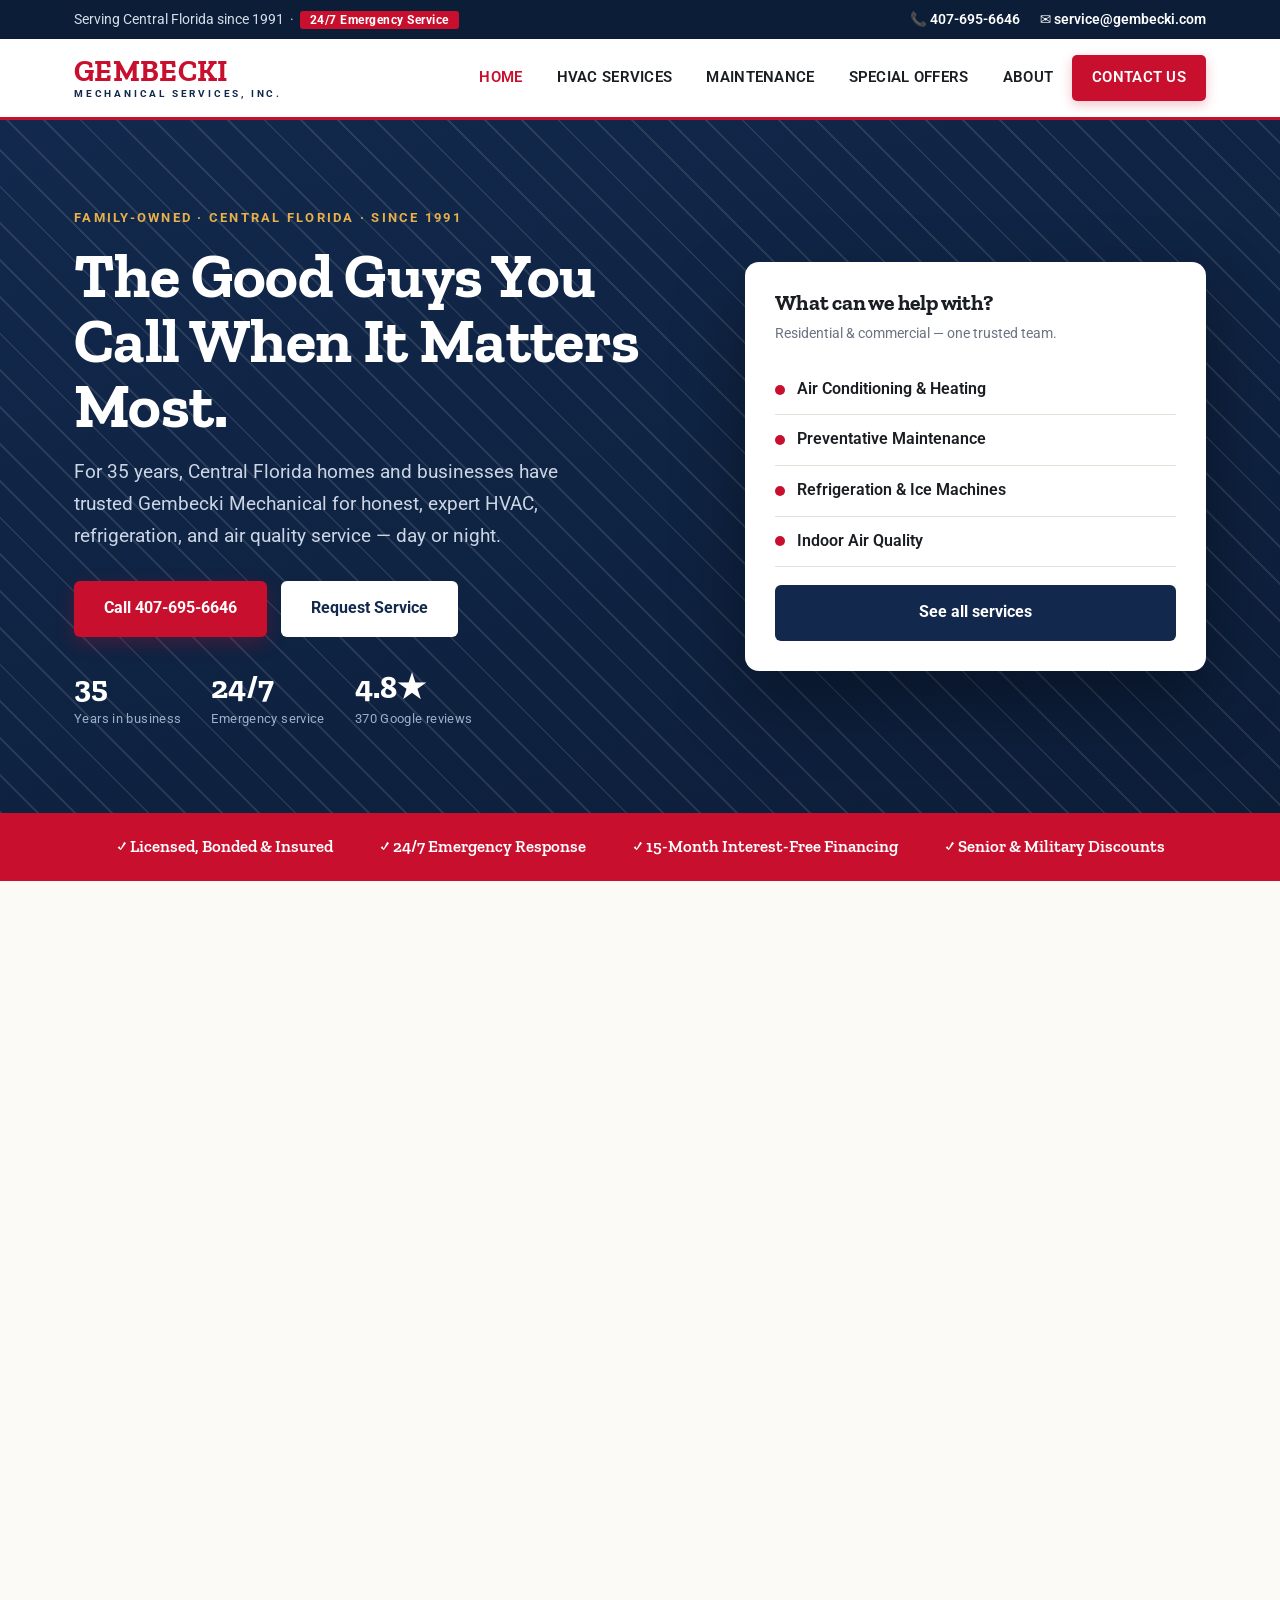
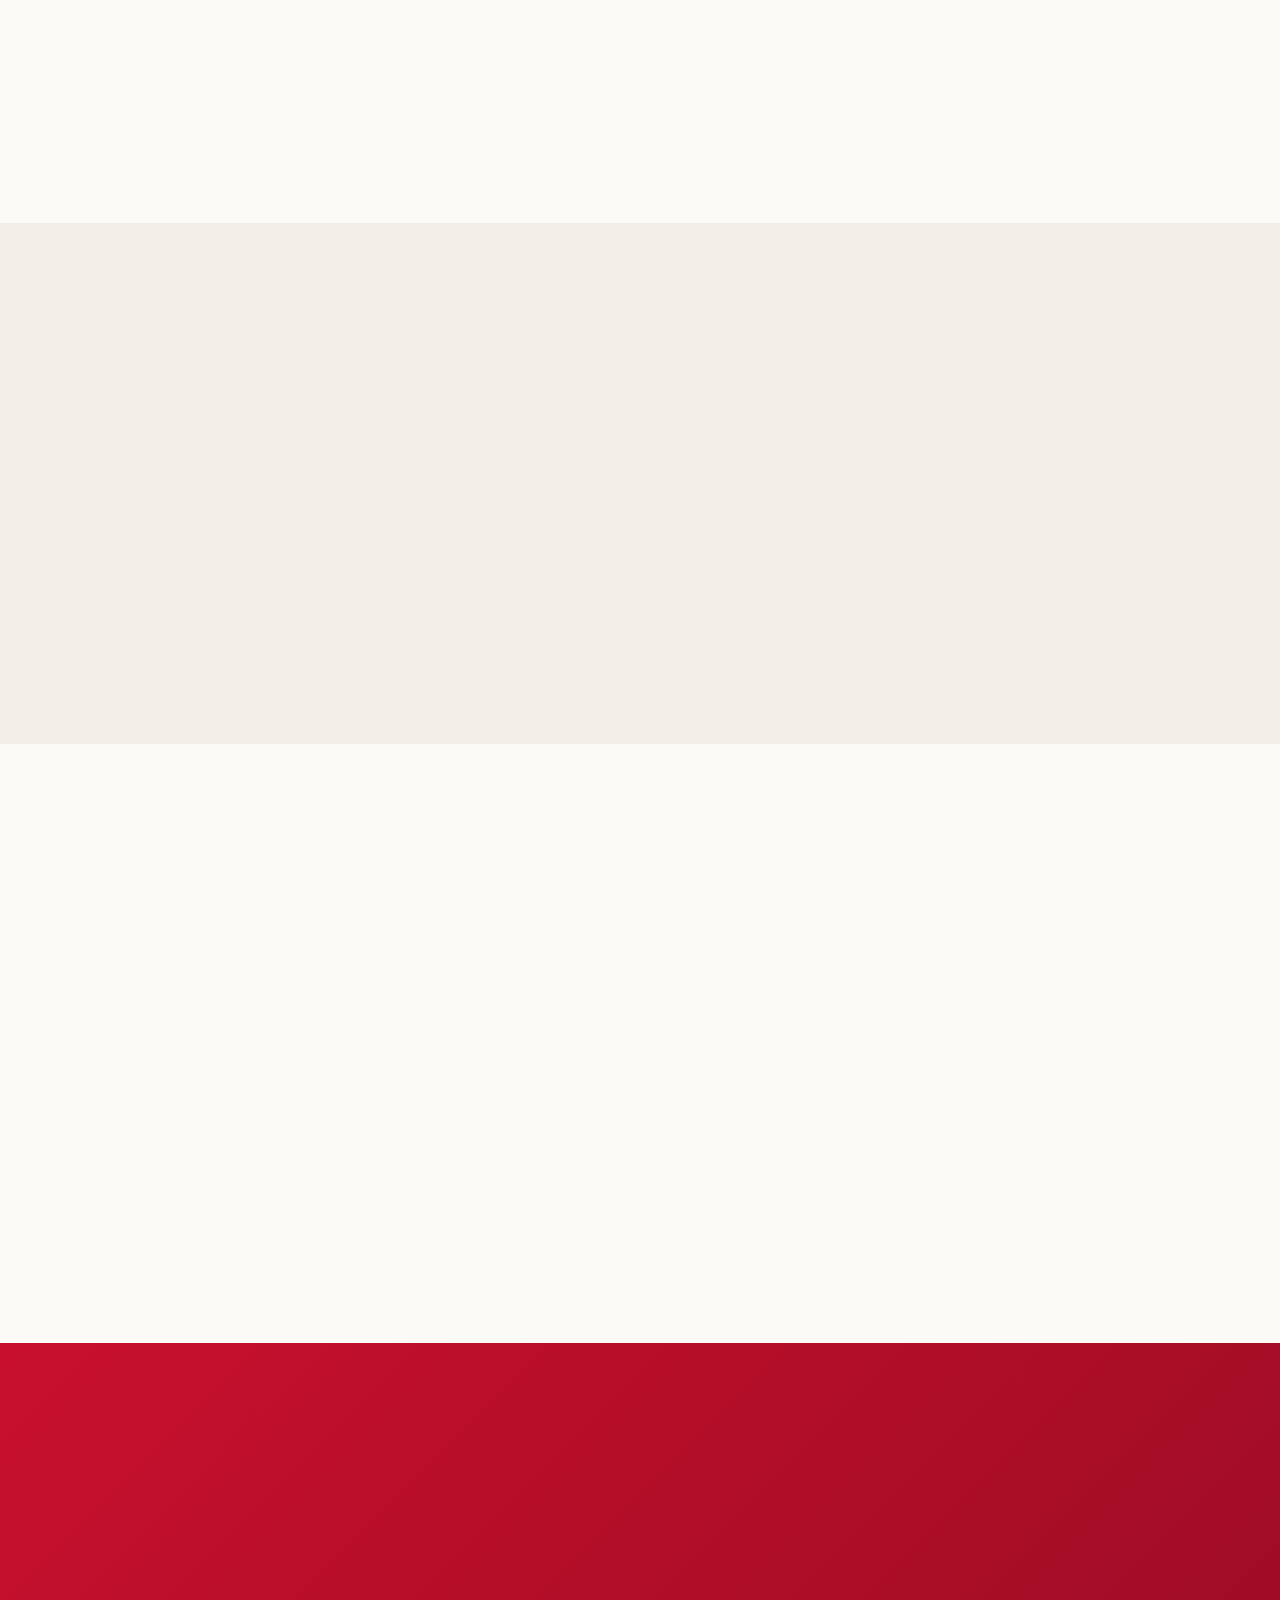
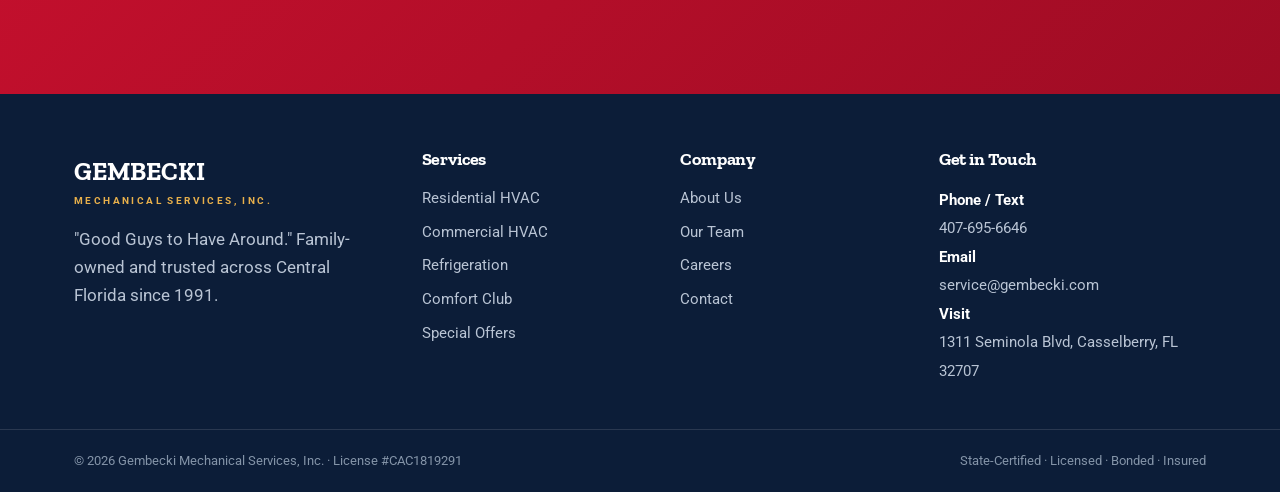
==== index.html @ 2d6ee92a "Add files via upload" ====
<!DOCTYPE html><html lang="en"><head>
<meta charset="UTF-8"><meta name="viewport" content="width=device-width,initial-scale=1.0">
<title>Gembecki Mechanical Services — HVAC, Refrigeration & Air Quality | Casselberry, FL</title><meta name="description" content="Family-owned HVAC, refrigeration, and air quality service across Central Florida since 1991. 24/7 emergency service, honest pricing, licensed & insured. Call 407-695-6646.">
<meta property="og:title" content="Gembecki Mechanical Services — HVAC, Refrigeration & Air Quality | Casselberry, FL"><meta property="og:description" content="Family-owned HVAC, refrigeration, and air quality service across Central Florida since 1991. 24/7 emergency service, honest pricing, licensed & insured. Call 407-695-6646.">
<link rel="icon" type="image/png" href="assets/favicon.png">
<link rel="preconnect" href="https://fonts.googleapis.com"><link rel="preconnect" href="https://fonts.gstatic.com" crossorigin><link href="https://fonts.googleapis.com/css2?family=Zilla+Slab:wght@400;500;600;700&family=Roboto:wght@400;500;700;900&display=swap" rel="stylesheet"><link rel="stylesheet" href="styles.css"><script>document.documentElement.classList.add('js')</script></head><body>
<div class="util"><div class="wrap">
  <span>Serving Central Florida since 1991 &nbsp;·&nbsp; <span class="badge">24/7 Emergency Service</span></span>
  <div class="u-right"><a href="tel:4076956646"><span aria-hidden="true">📞</span> 407-695-6646</a><a href="mailto:service@gembecki.com"><span aria-hidden="true">✉</span> service@gembecki.com</a></div>
</div></div>
<header><nav class="nav">
  <a class="logo" href="index.html"><span class="name">GEMBECKI</span><span class="sub">Mechanical Services, Inc.</span></a>
  <div class="nav-links" id="menu">
    <a href="index.html" class="active">Home</a>
    <a href="hvac.html">HVAC Services</a>
    <a href="maintenance.html">Maintenance</a>
    <a href="offers.html">Special Offers</a>
    <a href="about.html">About</a>
    <a class="nav-cta" href="contact.html">Contact Us</a>
  </div>
  <button class="burger" id="burger" aria-label="Menu" aria-expanded="false" aria-controls="menu"><span></span><span></span><span></span></button>
</nav></header>
<main>
<section class="hero"><div class="hero-inner">
  <div>
    <span class="eyebrow on-dark">Family-Owned · Central Florida · Since 1991</span>
    <h1>The Good Guys You Call <span class="r">When It Matters Most.</span></h1>
    <p class="lede">For 35 years, Central Florida homes and businesses have trusted Gembecki Mechanical for honest, expert HVAC, refrigeration, and air quality service — day or night.</p>
    <div class="hero-cta">
      <a class="btn btn-red" href="tel:4076956646">Call 407-695-6646</a>
      <a class="btn btn-white" href="contact.html">Request Service</a>
    </div>
    <div class="trust-row">
      <div class="t"><b>35</b><span>Years in business</span></div>
      <div class="t"><b>24/7</b><span>Emergency service</span></div>
      <div class="t"><b>4.8★</b><span>370 Google reviews</span></div>
    </div>
  </div>
  <div class="hero-card">
    <h3>What can we help with?</h3>
    <div class="sub2">Residential &amp; commercial — one trusted team.</div>
    <div class="svc-mini"><span class="dot"></span>Air Conditioning &amp; Heating</div>
    <div class="svc-mini"><span class="dot"></span>Preventative Maintenance</div>
    <div class="svc-mini"><span class="dot"></span>Refrigeration &amp; Ice Machines</div>
    <div class="svc-mini"><span class="dot"></span>Indoor Air Quality</div>
    <a class="btn btn-navy" href="hvac.html">See all services</a>
  </div>
</div></section>

<div class="strip"><div class="wrap">
  <span>✓ Licensed, Bonded &amp; Insured</span>
  <span>✓ 24/7 Emergency Response</span>
  <span>✓ 15-Month Interest-Free Financing</span>
  <span>✓ Senior &amp; Military Discounts</span>
</div></div>

<section><div class="wrap">
  <div class="sec-head rv"><span class="eyebrow">What We Do</span><h2>Comfort, Handled the Right Way</h2>
    <p>From a single AC repair to a full commercial build-out, our certified technicians do the job right the first time.</p></div>
  <div class="svc-grid">
    <div class="svc-card rv"><div class="ic"><svg width="26" height="26" viewBox="0 0 24 24" fill="none" stroke="#C8102E" stroke-width="2" stroke-linecap="round" stroke-linejoin="round"><path d="M3 5h18v10H3z"/><path d="M7 20h10M12 15v5"/></svg></div>
      <h3>Air Conditioning &amp; Heating</h3><p>Repair, maintenance, and efficient new-system installs for every major brand — residential and commercial.</p><a href="hvac.html">Learn more →</a></div>
    <div class="svc-card rv"><div class="ic"><svg width="26" height="26" viewBox="0 0 24 24" fill="none" stroke="#C8102E" stroke-width="2" stroke-linecap="round" stroke-linejoin="round"><rect x="4" y="2" width="16" height="20" rx="2"/><path d="M4 12h16M9 6h.01M9 16h.01"/></svg></div>
      <h3>Refrigeration &amp; Ice</h3><p>Walk-in coolers, freezers, ice machines, and commercial refrigeration kept running around the clock.</p><a href="hvac.html">Learn more →</a></div>
    <div class="svc-card rv"><div class="ic"><svg width="26" height="26" viewBox="0 0 24 24" fill="none" stroke="#C8102E" stroke-width="2" stroke-linecap="round" stroke-linejoin="round"><path d="M12 2v20M2 12h20"/><circle cx="12" cy="12" r="9"/></svg></div>
      <h3>Indoor Air Quality</h3><p>Air cleaners, ionization, zoning, and smart thermostats for a healthier, more comfortable space.</p><a href="hvac.html">Learn more →</a></div>
    <div class="svc-card rv"><div class="ic"><svg width="26" height="26" viewBox="0 0 24 24" fill="none" stroke="#C8102E" stroke-width="2" stroke-linecap="round" stroke-linejoin="round"><path d="M12 2l2 6h6l-5 4 2 6-5-4-5 4 2-6-5-4h6z"/></svg></div>
      <h3>Comfort Club Maintenance</h3><p>Twice-yearly tune-ups that extend equipment life, cut energy bills, and prevent costly breakdowns.</p><a href="maintenance.html">Learn more →</a></div>
    <div class="svc-card rv"><div class="ic"><svg width="26" height="26" viewBox="0 0 24 24" fill="none" stroke="#C8102E" stroke-width="2" stroke-linecap="round" stroke-linejoin="round"><path d="M3 21h18M5 21V7l7-4 7 4v14M9 21v-6h6v6"/></svg></div>
      <h3>Commercial Construction</h3><p>Design-build, plan-and-spec, roof-top units, VAVs, and full mechanical systems from the ground up.</p><a href="hvac.html">Learn more →</a></div>
    <div class="svc-card rv"><div class="ic"><svg width="26" height="26" viewBox="0 0 24 24" fill="none" stroke="#C8102E" stroke-width="2" stroke-linecap="round" stroke-linejoin="round"><circle cx="12" cy="12" r="10"/><path d="M12 6v6l4 2"/></svg></div>
      <h3>24/7 Emergency Service</h3><p>Heat wave at midnight? A cooler down on a Sunday? Our phones are answered around the clock.</p><a href="contact.html">Call now →</a></div>
  </div>
</div></section>

<section class="why"><div class="wrap"><div class="why-grid">
  <div class="rv">
    <span class="eyebrow">Why Gembecki</span>
    <h2 style="font-size:clamp(1.9rem,3.6vw,2.6rem);margin-top:10px">35 Years of Doing It Right</h2>
    <ul class="why-list">
      <li><span class="n">01</span><div><h4>Family-owned since 1991</h4><p>The same trusted name Central Florida has relied on for 35 years — not a franchise, not a call center.</p></div></li>
      <li><span class="n">02</span><div><h4>Honest work, fair prices</h4><p>Guaranteed workmanship at honest prices. We tell you what you actually need, not what pads the bill.</p></div></li>
      <li><span class="n">03</span><div><h4>Always there when you need us</h4><p>Technicians dispatched for quick response and phones answered 24/7 — because comfort can't wait.</p></div></li>
    </ul>
  </div>
  <div class="why-photo rv">
    <img src="assets/gembecki-van.jpg" alt="Gembecki Mechanical Services van at a Central Florida home" style="border-radius:10px;margin-bottom:22px;position:relative">
    <div class="quote">"Good Guys to Have Around."</div>
    <p style="color:#C6D0DE;margin-top:16px">It started as a promise and became our name in the community. Guaranteed workmanship. Professional, courteous technicians. Service available 24/7. Contracts built around you.</p>
    <div class="by">— The Gembecki Family</div>
  </div>
</div></div></section>

<section><div class="wrap">
  <div class="sec-head rv"><span class="eyebrow">Neighbors Trust Us</span><h2>Rated 4.8 Stars Across 370 Google Reviews</h2></div>
  <div class="rev">
    <div class="rev-card rv"><div class="stars">★★★★★</div><p>"One of my AC units was not running. They were able to get here the next morning and fix the problem. I've been a customer since 2007 — very pleased with the service and the friendliness of all the staff."</p><div class="who">Martha Kirby <span>· Google Review</span></div></div>
    <div class="rev-card rv"><div class="stars">★★★★★</div><p>"I've used Gembecki Mechanical since the late '90s for my A/C purchases, maintenance service &amp; repairs. They're wonderful. I've never had a single problem when dealing with them. I highly recommend them."</p><div class="who">Teri B <span>· Google Review</span></div></div>
    <div class="rev-card rv"><div class="stars">★★★★★</div><p>"I came home from work to an 85° house. Gembecki arrived in a mere two hours and had my A/C back up and running. Ross was professional, highly competent and extremely helpful."</p><div class="who">Steve Walls <span>· Google Review</span></div></div>
  </div>
</div></section>

<section class="cta-band"><div class="wrap rv">
  <h2>Need Service? We're Ready.</h2>
  <p>Call now for fast, friendly help — or request service online and we'll get right back to you.</p>
  <a class="btn btn-white" href="tel:4076956646">Call 407-695-6646</a>
  <a class="btn btn-navy" href="contact.html">Request Service Online</a>
</div></section>

</main>
<footer>
  <div class="wrap"><div class="f-grid">
    <div>
      <div class="f-logo"><div class="name">GEMBECKI</div><div class="sub">Mechanical Services, Inc.</div></div>
      <p style="margin-top:16px;max-width:280px">"Good Guys to Have Around." Family-owned and trusted across Central Florida since 1991.</p>
    </div>
    <div><h4>Services</h4><ul class="f-links">
      <li><a href="hvac.html">Residential HVAC</a></li>
      <li><a href="hvac.html">Commercial HVAC</a></li>
      <li><a href="hvac.html">Refrigeration</a></li>
      <li><a href="maintenance.html">Comfort Club</a></li>
      <li><a href="offers.html">Special Offers</a></li>
    </ul></div>
    <div><h4>Company</h4><ul class="f-links">
      <li><a href="about.html">About Us</a></li>
      <li><a href="about.html">Our Team</a></li>
      <li><a href="about.html">Careers</a></li>
      <li><a href="contact.html">Contact</a></li>
    </ul></div>
    <div><h4>Get in Touch</h4>
      <div class="f-contact">
        <strong>Phone / Text</strong><br><a href="tel:4076956646">407-695-6646</a><br>
        <strong>Email</strong><br><a href="mailto:service@gembecki.com">service@gembecki.com</a><br>
        <strong>Visit</strong><br>1311 Seminola Blvd, Casselberry, FL 32707
      </div>
    </div>
  </div></div>
  <div class="f-bottom"><div class="wrap">
    <span>© 2026 Gembecki Mechanical Services, Inc. · License #CAC1819291</span>
    <span>State-Certified · Licensed · Bonded · Insured</span>
  </div></div>
</footer>
<script>
const burger=document.getElementById('burger'),menu=document.getElementById('menu');
burger.addEventListener('click',()=>{const open=menu.classList.toggle('open');burger.classList.toggle('x',open);burger.s
---- styles.css ----
/* ============ GEMBECKI — shared styles ============ */
:root{
  --red:#C8102E; --red-dk:#9E0C24; --navy:#12294D; --navy-dk:#0C1D38;
  --ink:#1A1D22; --body:#3A3F47; --mut:#6B7280;
  --paper:#FBFAF7; --panel:#FFFFFF; --line:#E4E0D8; --wash:#F2EFE9;
  --gold:#E8B04B;
  --maxw:1180px;
}
*{margin:0;padding:0;box-sizing:border-box}
html{scroll-behavior:smooth}
body{overflow-x:hidden;
  background:var(--paper); color:var(--body);
  font-family:'Roboto',system-ui,-apple-system,sans-serif;
  font-size:17px; line-height:1.65; -webkit-font-smoothing:antialiased;
}
h1,h2,h3,h4,.slab{font-family:'Zilla Slab','Roboto Slab',Georgia,serif; color:var(--ink); line-height:1.1; letter-spacing:-.01em}
img{max-width:100%;display:block}
a{color:var(--red)}
.wrap{max-width:var(--maxw);margin:0 auto;padding:0 24px}
.eyebrow{font-family:'Roboto';font-weight:700;font-size:12.5px;letter-spacing:.18em;text-transform:uppercase;color:var(--red)}
.eyebrow.on-dark{color:var(--gold)}

/* ---- top utility bar ---- */
.util{background:var(--navy-dk);color:#D7DEEA;font-size:13.5px}
.util .wrap{display:flex;justify-content:space-between;align-items:center;gap:16px;padding:8px 24px;flex-wrap:wrap}
.util a{color:#fff;text-decoration:none;font-weight:600}
.util .u-right{display:flex;gap:20px;align-items:center;flex-wrap:wrap}
.util .badge{background:var(--red);color:#fff;padding:2px 10px;border-radius:3px;font-weight:700;font-size:12px;letter-spacing:.04em}

/* ---- header / nav ---- */
header{background:var(--panel);border-bottom:3px solid var(--red);position:sticky;top:0;z-index:50}
.nav{display:flex;align-items:center;justify-content:space-between;padding:16px 24px;max-width:var(--maxw);margin:0 auto;gap:20px}
.logo{display:flex;flex-direction:column;text-decoration:none;line-height:1}
.logo .name{font-family:'Zilla Slab';font-weight:700;font-size:30px;color:var(--red);letter-spacing:.01em}
.logo .sub{font-family:'Roboto';font-weight:700;font-size:10px;letter-spacing:.28em;color:var(--navy);text-transform:uppercase;margin-top:3px}
.nav-links{display:flex;gap:4px;align-items:center}
.nav-links a{
  font-family:'Roboto';font-weight:600;font-size:14.5px;letter-spacing:.02em;text-transform:uppercase;
  color:var(--ink);text-decoration:none;padding:10px 15px;border-radius:5px;transition:background .18s,color .18s;
}
.nav-links a:hover{background:var(--wash);color:var(--red)}
.nav-links a.active{color:var(--red)}
.nav-cta{background:var(--red);color:#fff!important;padding:11px 20px!important;border-radius:6px;box-shadow:0 4px 12px rgba(200,16,46,.25)}
.nav-cta:hover{background:var(--red-dk)!important}
.burger{display:none;background:none;border:0;cursor:pointer;flex-direction:column;gap:5px;padding:8px}
.burger span{width:26px;height:3px;background:var(--ink);border-radius:2px;transition:.2s}

/* ---- buttons ---- */
.btn{display:inline-flex;align-items:center;gap:10px;font-family:'Roboto';font-weight:700;font-size:15.5px;
  text-decoration:none;padding:15px 30px;border-radius:6px;transition:transform .15s,box-shadow .15s,background .2s;cursor:pointer;border:0}
.btn-red{background:var(--red);color:#fff;box-shadow:0 6px 18px rgba(200,16,46,.28)}
.btn-red:hover{background:var(--red-dk);box-shadow:0 10px 24px rgba(200,16,46,.36)}
.btn-navy{background:var(--navy);color:#fff}
.btn-navy:hover{background:var(--navy-dk)}
.btn-ghost{background:transparent;color:var(--ink);border:2px solid var(--line)}
.btn-ghost:hover{border-color:var(--red);color:var(--red)}
.btn-white{background:#fff;color:var(--navy)}
.btn-white:hover{background:var(--wash)}

/* ---- section rhythm ---- */
section{padding:76px 0}
.sec-head{text-align:center;max-width:640px;margin:0 auto 52px}
.sec-head h2{font-size:clamp(2rem,4vw,2.8rem);font-weight:700;margin:12px 0 10px}
.sec-head p{color:var(--mut)}
.center{text-align:center}

/* ---- page hero (interior) ---- */
.phero{background:var(--navy);color:#fff;padding:60px 0;border-bottom:5px solid var(--red);position:relative;overflow:hidden}
.phero::after{content:'';position:absolute;top:0;right:0;bottom:0;width:40%;
  background:linear-gradient(120deg,transparent,rgba(200,16,46,.14))}
.phero .wrap{position:relative;z-index:1}
.phero h1{color:#fff;font-size:clamp(2.1rem,4.5vw,3.1rem);font-weight:700;margin:10px 0 8px}
.phero p{color:#C6D0DE;max-width:620px}
.crumb{font-size:13.5px;color:#8FA0B8}
.crumb a{color:#C6D0DE;text-decoration:none}

/* ---- footer ---- */
footer{background:var(--navy-dk);color:#B9C4D4;padding:56px 0 0}
.f-grid{display:grid;grid-template-columns:1.4fr 1fr 1fr 1.2fr;gap:36px}
footer h4{color:#fff;font-family:'Zilla Slab';font-size:18px;margin-bottom:16px}
footer a{color:#B9C4D4;text-decoration:none}
footer a:hover{color:#fff}
.f-links{list-style:none;display:flex;flex-direction:column;gap:9px;font-size:15px}
.f-logo .name{font-family:'Zilla Slab';font-weight:700;font-size:26px;color:#fff}
.f-logo .sub{font-size:10px;letter-spacing:.24em;color:var(--gold);text-transform:uppercase;font-weight:700}
.f-contact{font-size:15px;line-height:1.9}
.f-contact strong{color:#fff}
.f-bottom{border-top:1px solid rgba(255,255,255,.12);margin-top:44px;padding:20px 0;font-size:13px;color:#8494A8}
.f-bottom .wrap{display:flex;justify-content:space-between;flex-wrap:wrap;gap:10px}

/* ---- reveal ---- */
html.js .rv{opacity:0;transform:translateY(20px);transition:opacity .6s ease,transform .6s ease}
html.js .rv.in{opacity:1;transform:none}
@media (prefers-reduced-motion:reduce){html.js .rv{opacity:1;transform:none;transition:none}html{scroll-behavior:auto}}

/* ---- mobile ---- */
@media (max-width:900px){
  .nav-links{position:fixed;inset:0 0 0 auto;width:min(300px,80vw);background:var(--panel);
    flex-direction:column;align-items:stretch;padding:88px 20px 20px;gap:6px;
    transform:translateX(100%);transition:transform .28s ease;box-shadow:-8px 0 30px rgba(0,0,0,.15);z-index:60}
  .nav-links.open{transform:none}
  .nav-links a{padding:14px 16px;border-radius:8px}
  .burger{display:flex;z-index:70}
  .burger.x span:nth-child(1){transform:translateY(8px) rotate(45deg)}
  .burger.x span:nth-child(2){opacity:0}
  .burger.x span:nth-child(3){transform:translateY(-8px) rotate(-45deg)}
  .f-grid{grid-template-columns:1fr 1fr;gap:28px}
  section{padding:56px 0}
  .util .wrap{justify-content:center}
}
@media (max-width:560px){.f-grid{grid-template-columns:1fr}}

/* ===== homepage ===== */
.hero{background:linear-gradient(160deg,var(--navy) 0%,var(--navy-dk) 100%);color:#fff;position:relative;overflow:hidden;padding:0}
.hero::before{content:'';position:absolute;inset:0;opacity:.10;
  background-image:repeating-linear-gradient(45deg,#fff 0 2px,transparent 2px 26px)}
.hero-inner{max-width:var(--maxw);margin:0 auto;padding:82px 24px;display:grid;grid-template-columns:1.15fr .85fr;gap:48px;align-items:center;position:relative;z-index:1}
.hero h1{color:#fff;font-size:clamp(2.4rem,5vw,3.9rem);font-weight:700;line-height:1.04;margin:14px 0 18px}
.hero h1 .r{color:#fff;position:relative}
.hero .lede{font-size:1.2rem;color:#CBD5E4;max-width:34rem;margin-bottom:30px}
.hero-cta{display:flex;gap:14px;flex-wrap:wrap}
.trust-row{display:flex;gap:30px;margin-top:34px;flex-wrap:wrap}
.trust-row .t b{font-family:'Zilla Slab';font-size:2rem;color:#fff;display:block;line-height:1}
.trust-row .t span{font-size:12.5px;color:#9DB0C8;letter-spacing:.03em}
.hero-card{background:var(--panel);border-radius:14px;padding:30px;box-shadow:0 30px 70px rgba(0,0,0,.35);color:var(--ink)}
.hero-card h3{font-size:1.35rem;margin-bottom:6px}
.hero-card .sub2{color:var(--mut);font-size:14px;margin-bottom:20px}
.svc-mini{display:flex;align-items:center;gap:12px;padding:12px 0;border-bottom:1px solid var(--line);font-weight:600;color:var(--ink);font-size:15.5px}
.svc-mini:last-child{border-bottom:0}
.svc-mini .dot{width:10px;height:10px;border-radius:50%;background:var(--red);flex:none}
.hero-card .btn{width:100%;justify-content:center;margin-top:18px}

/* strip */
.strip{background:var(--red);color:#fff;padding:20px 0}
.strip .wrap{display:flex;justify-content:center;gap:14px 46px;flex-wrap:wrap;text-align:center;font-family:'Zilla Slab';font-weight:600;font-size:1.05rem}
.strip .wrap span{display:flex;align-items:center;gap:10px}

/* services grid */
.svc-grid{display:grid;grid-template-columns:repeat(3,1fr);gap:24px}
.svc-card{background:var(--panel);border:1px solid var(--line);border-radius:12px;padding:30px 28px;transition:transform .2s,box-shadow .2s,border-color .2s}
.svc-card:hover{transform:translateY(-6px);box-shadow:0 18px 40px rgba(18,41,77,.12);border-color:transparent}
.svc-card .ic{width:56px;height:56px;border-radius:12px;background:var(--wash);display:flex;align-items:center;justify-content:center;margin-bottom:18px}
.svc-card h3{font-size:1.3rem;margin-bottom:8px}
.svc-card p{font-size:15px;color:var(--body)}
.svc-card a{display:inline-block;margin-top:14px;font-weight:700;font-size:14.5px;text-decoration:none}

/* why band */
.why{background:var(--wash)}
.why-grid{display:grid;grid-template-columns:1fr 1fr;gap:48px;align-items:center}
.why-list{list-style:none;display:flex;flex-direction:column;gap:20px;margin-top:24px}
.why-list li{display:flex;gap:16px}
.why-list .n{font-family:'Zilla Slab';font-weight:700;font-size:1.4rem;color:var(--red);flex:none;width:44px;height:44px;background:#fff;border-radius:10px;display:flex;align-items:center;justify-content:center;box-shadow:0 4px 12px rgba(0,0,0,.06)}
.why-list h4{font-size:1.1rem;margin-bottom:3px}
.why-list p{font-size:15px;color:var(--body)}
.why-photo{background:var(--navy);border-radius:14px;padding:40px;color:#fff;position:relative;overflow:hidden}
.why-photo .quote{font-family:'Zilla Slab';font-size:1.7rem;line-height:1.3;color:#fff}
.why-photo .by{margin-top:20px;color:var(--gold);font-weight:700}
.why-photo::before{content:'"';position:absolute;top:-10px;left:24px;font-family:Georgia;font-size:10rem;color:rgba(255,255,255,.08)}

/* review */
.rev{display:grid;grid-template-columns:repeat(3,1fr);gap:22px}
.rev-card{background:var(--panel);border:1px solid var(--line);border-radius:12px;padding:26px}
.stars{color:var(--gold);letter-spacing:2px;font-size:16px}
.rev-card p{font-size:15px;margin:12px 0 16px;color:var(--ink)}
.rev-card .who{font-weight:700;color:var(--ink);font-size:14.5px}
.rev-card .who span{color:var(--mut);font-weight:400}

/* CTA band */
.cta-band{background:linear-gradient(135deg,var(--red),var(--red-dk));color:#fff;text-align:center}
.cta-band h2{color:#fff;font-size:clamp(1.9rem,4vw,2.7rem);margin-bottom:12px}
.cta-band p{color:#FFE0E4;max-width:520px;margin:0 auto 26px;font-size:1.1rem}
.cta-band .btn{margin:0 6px}
@media(max-width:900px){.hero-inner{grid-template-columns:1fr;padding:56px 24px}.svc-grid,.rev{grid-template-columns:1fr}.why-grid{grid-template-columns:1fr}}

/* ===== interior pages ===== */
.lead-block{max-width:820px;margin:0 auto}
.lead-block p{margin-bottom:18px}
.two-col{display:grid;grid-template-columns:1fr 1fr;gap:40px;align-items:start}
.panel{background:var(--panel);border:1px solid var(--line);border-radius:12px;padding:34px}
.panel h3{font-size:1.5rem;margin-bottom:10px;color:var(--navy)}
.chk{list-style:none;display:flex;flex-direction:column;gap:12px;margin-top:16px}
.chk li{display:flex;gap:12px;font-size:15.5px}
.chk li::before{content:'✓';color:var(--red);font-weight:900;flex:none}
.subhead{font-family:'Zilla Slab';font-weight:700;font-size:1.4rem;color:var(--red);margin:34px 0 12px}
.tagchips{display:flex;flex-wrap:wrap;gap:10px;margin-top:18px}
.tagchips span{background:var(--wash);border:1px solid var(--line);border-radius:99px;padding:7px 16px;font-size:14px;font-weight:600;color:var(--navy)}
.offer-list{display:grid;grid-template-columns:1fr 1fr;gap:22px;margin-top:8px}
.offer{background:var(--panel);border:1px solid var(--line);border-left:5px solid var(--red);border-radius:10px;padding:26px 28px}
.offer h3{color:var(--red);font-size:1.3rem;margin-bottom:8px}
.offer p{font-size:15px}
.offer .fine{font-size:12.5px;color:var(--mut);margin-top:10px;font-style:italic}
.offer.blue{border-left-color:var(--navy)}
.offer.blue h3{color:var(--navy)}
.team{display:grid;grid-template-columns:repeat(4,1fr);gap:24px;margin-top:10px}
.member{background:var(--panel);border:1px solid var(--line);border-radius:12px;overflow:hidden;text-align:center;padding-bottom:22px}
.member .ph{aspect-ratio:1;background:linear-gradient(135deg,var(--navy),var(--navy-dk));display:flex;align-items:center;justify-content:center;color:#fff;font-family:'Zilla Slab';font-size:2.4rem;font-weight:700}
.member img.ph{width:100%;object-fit:cover}
.member h4{margin:16px 0 2px;font-size:1.15rem}
.member .role{font-size:13.5px;color:var(--mut);padding:0 10px}
.values{display:grid;grid-template-columns:repeat(2,1fr);gap:22px;margin-top:8px}
.value{background:var(--panel);border:1px solid var(--line);border-radius:12px;padding:26px}
.value h4{color:var(--red);font-size:1.2rem;margin-bottom:6px}
.value p{font-size:15px}
.contact-grid{display:grid;grid-template-columns:1fr 1fr;gap:40px;align-items:start}
.cinfo{background:var(--navy);color:#fff;border-radius:14px;padding:36px}
.cinfo h3{color:#fff;font-size:1.6rem;margin-bottom:20px}
.cinfo .row{display:flex;gap:14px;padding:14px 0;border-bottom:1px solid rgba(255,255,255,.12)}
.cinfo .row:last-child{border-bottom:0}
.cinfo .row .k{color:var(--gold);font-weight:700;font-size:13px;letter-spacing:.05em;text-transform:uppercase;min-width:96px}
.cinfo a{color:#fff}
.cform label{display:block;font-weight:700;font-size:14px;color:var(--ink);margin:14px 0 6px}
.cform input,.cform textarea,.cform select{width:100%;padding:13px 15px;border:1.5px solid var(--line);border-radius:8px;font:inherit;font-size:15px;background:#fff}
.cform input:focus,.cform textarea:focus,.cform select:focus{outline:none;border-color:var(--red)}
.cform .btn{width:100%;justify-content:center;margin-top:20px}
.finance-band{background:var(--wash);border-radius:14px;padding:36px;text-align:center;margin-top:20px}
.finance-band .big{font-family:'Zilla Slab';font-weight:700;font-size:2.2rem;color:var(--red)}
@media(max-width:900px){.two-col,.contact-grid,.offer-list,.values{grid-template-columns:1fr}.team{grid-template-columns:1fr 1fr}
.two-col>*,.contact-g
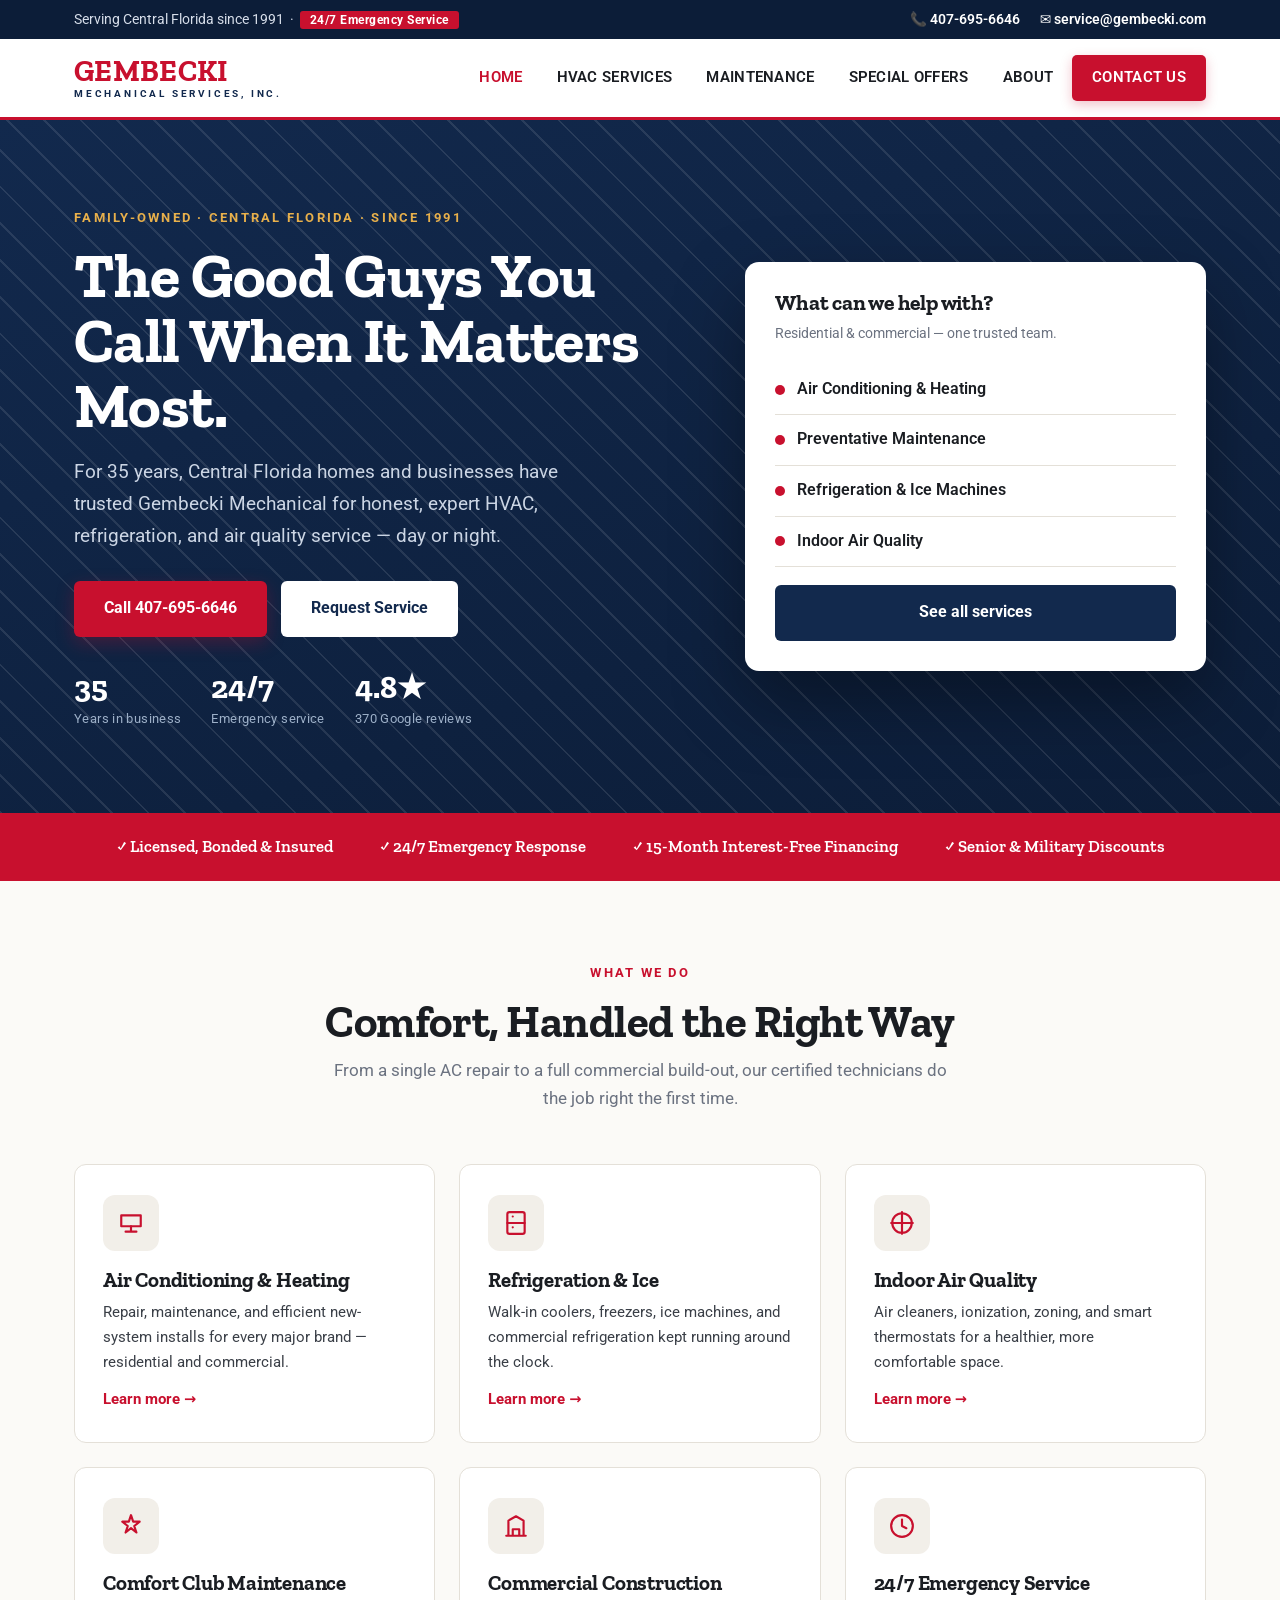
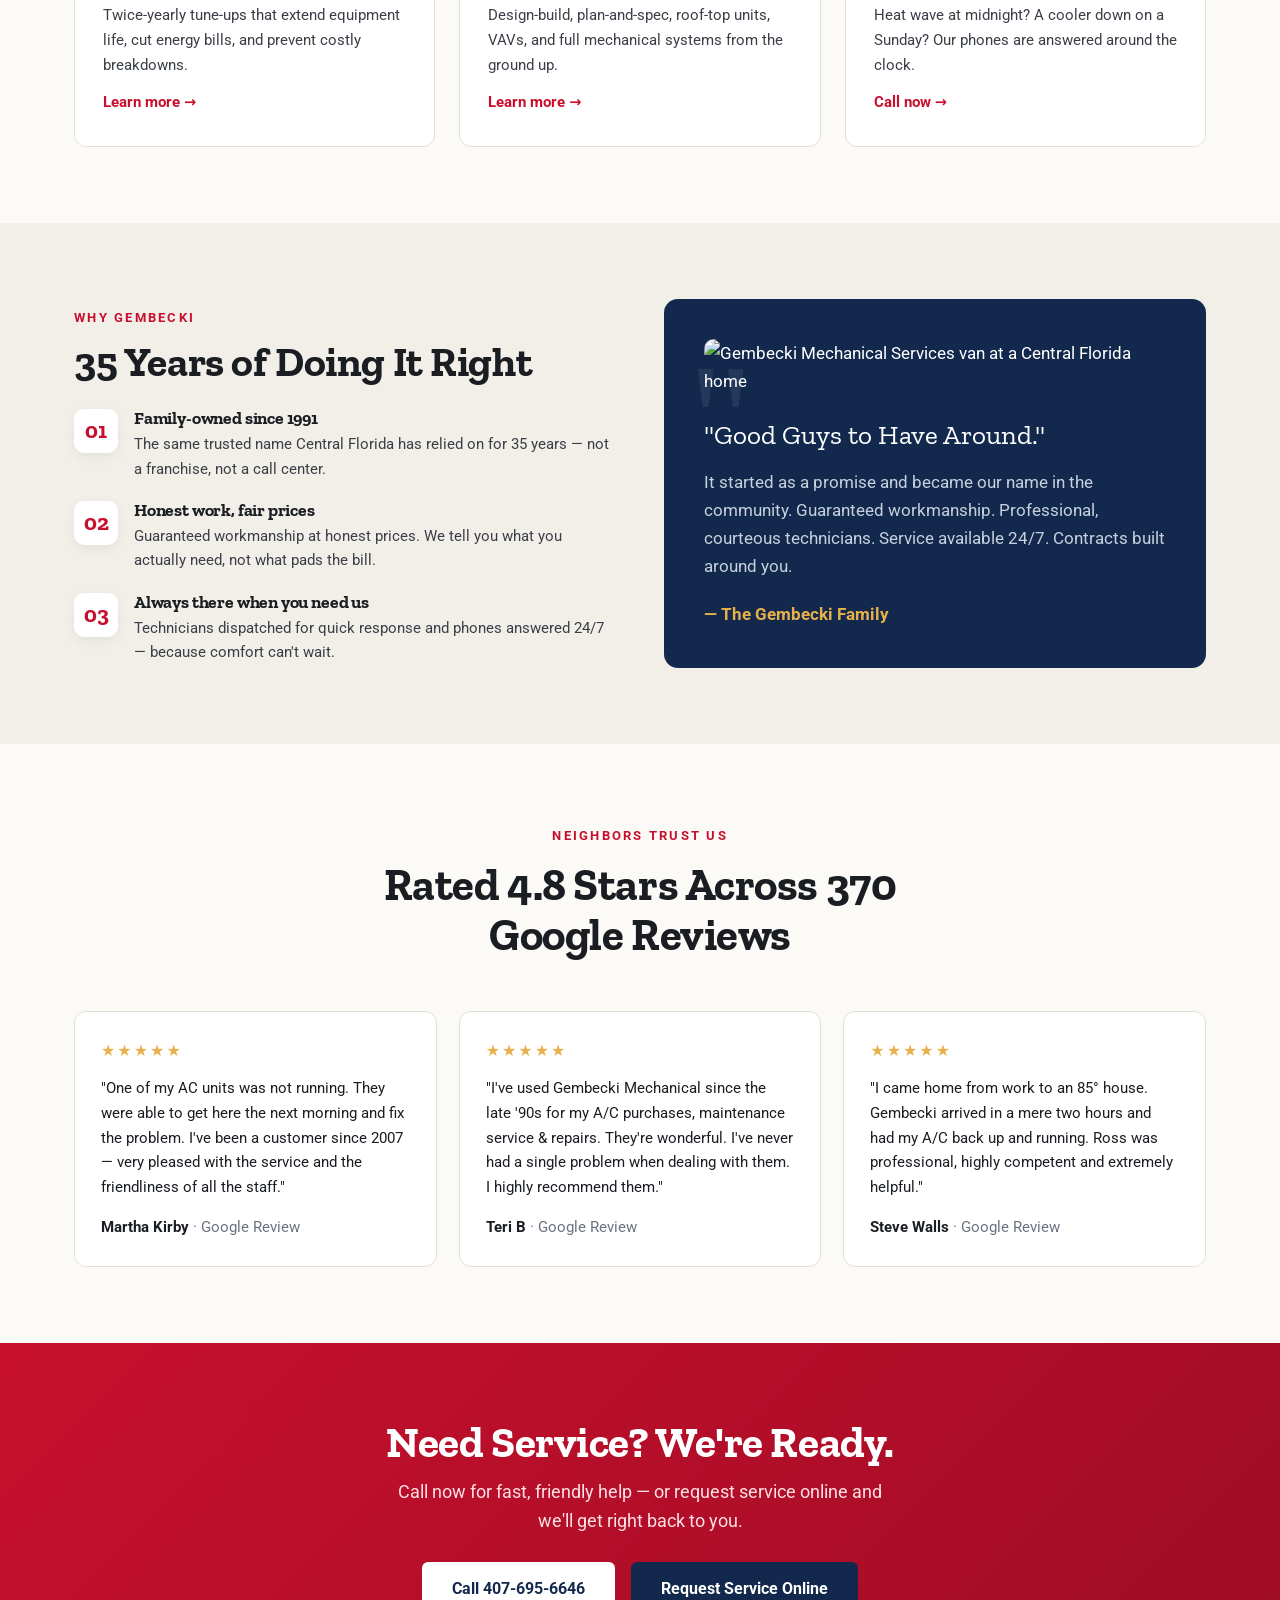
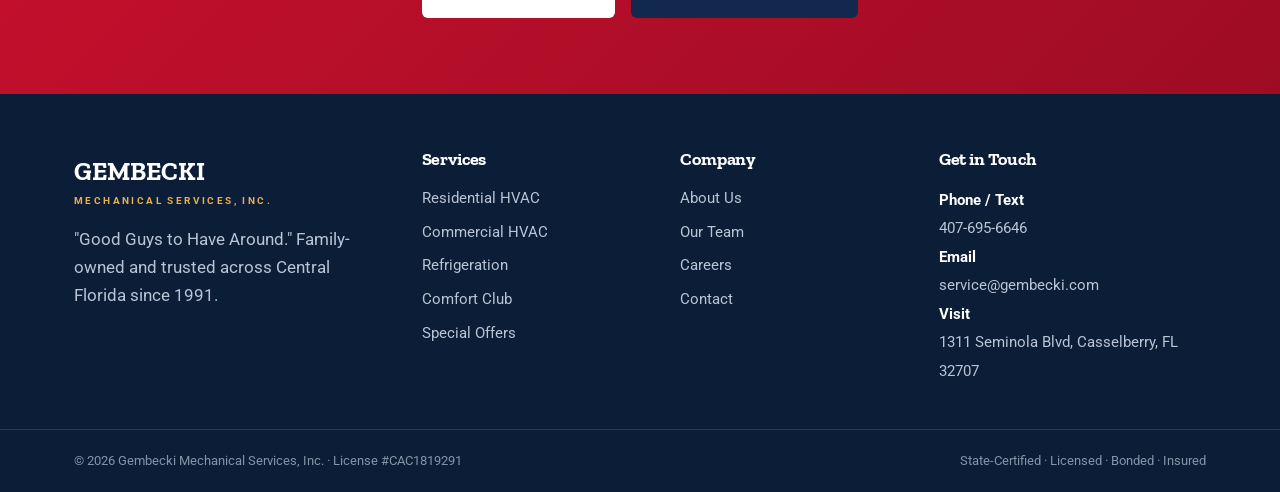
==== commit 872e213d: "Add files via upload" ====
--- a/index.html
+++ b/index.html
@@ -142,4 +142,8 @@
 </footer>
 <script>
 const burger=document.getElementById('burger'),menu=document.getElementById('menu');
-burger.addEventListener('click',()=>{const open=menu.classList.toggle('open');burger.classList.toggle('x',open);burger.s+burger.addEventListener('click',()=>{const open=menu.classList.toggle('open');burger.classList.toggle('x',open);burger.setAttribute('aria-expanded',open)});
+menu.querySelectorAll('a').forEach(a=>a.addEventListener('click',()=>{menu.classList.remove('open');burger.classList.remove('x');burger.setAttribute('aria-expanded','false')}));
+const io=new IntersectionObserver(es=>es.forEach(e=>{if(e.isIntersecting){e.target.classList.add('in');io.unobserve(e.target)}}),{threshold:.12});
+document.querySelectorAll('.rv').forEach(el=>io.observe(el));
+</script></body></html>
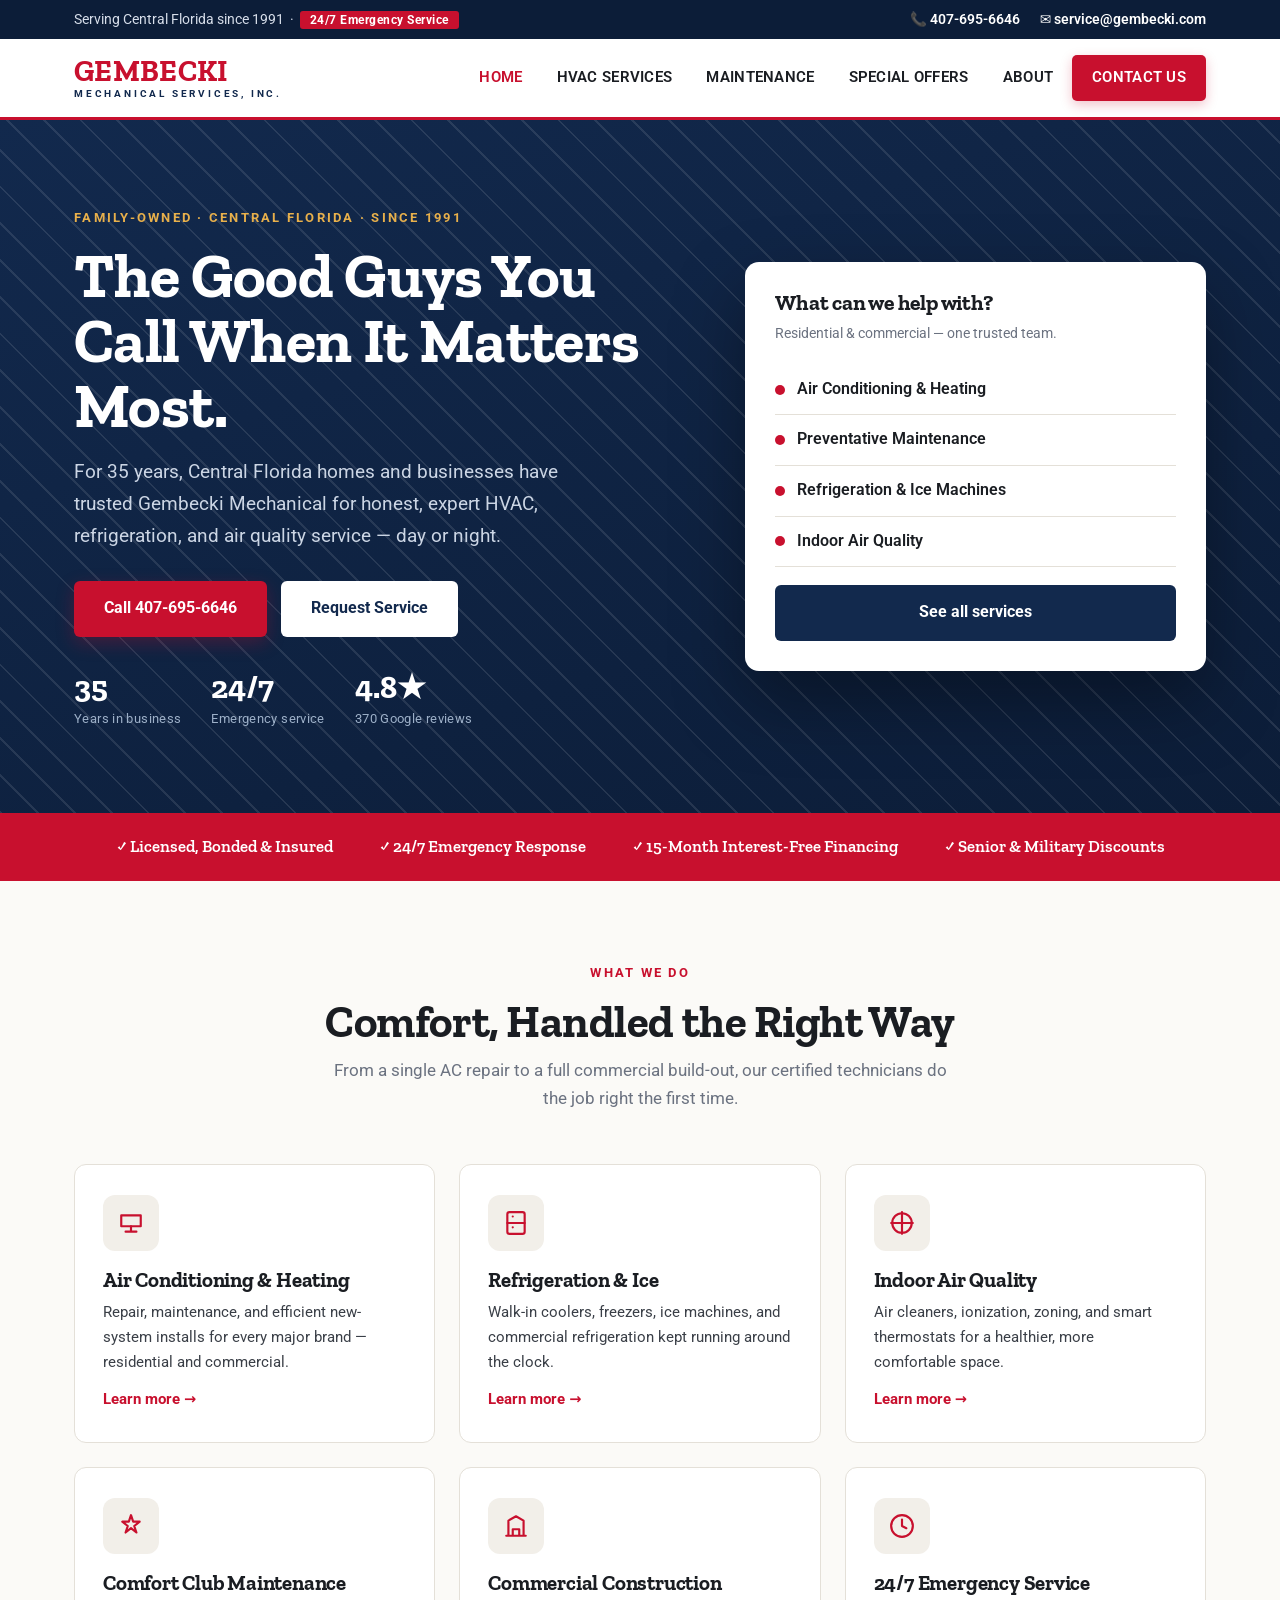
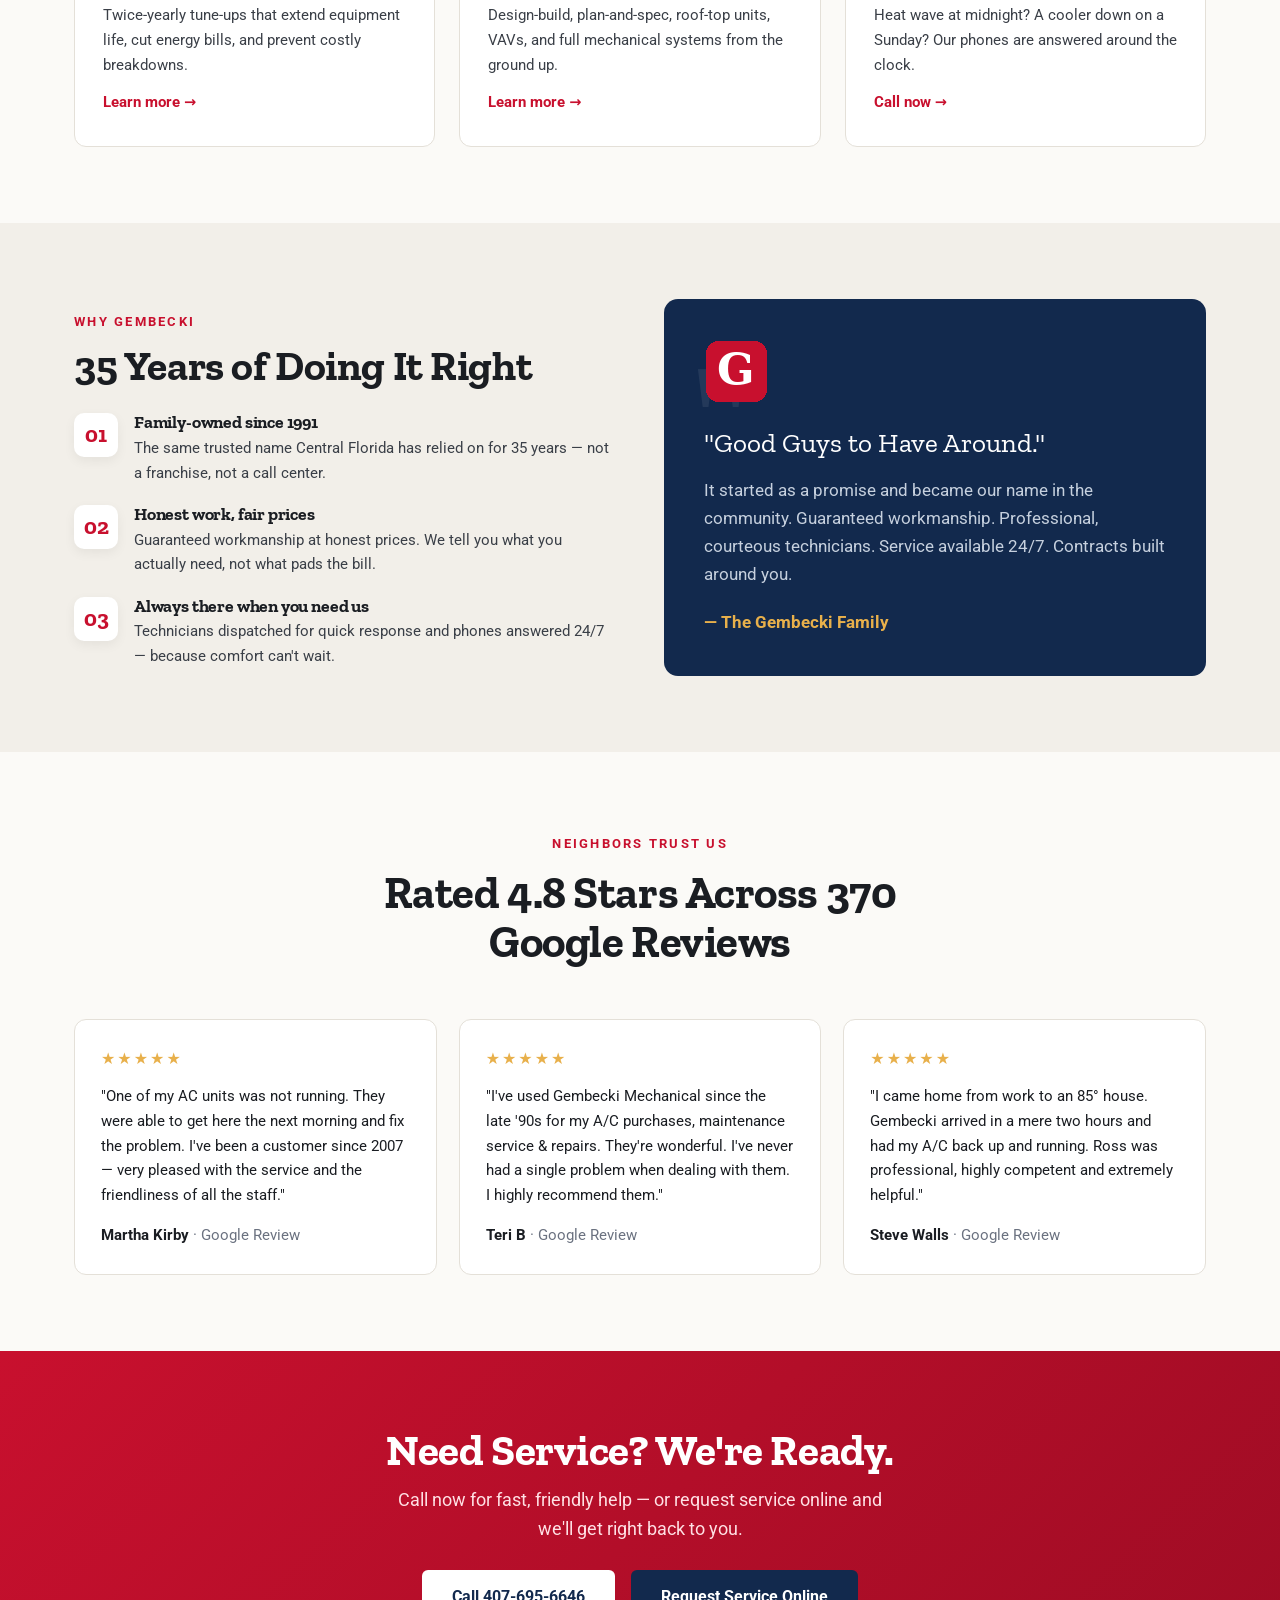
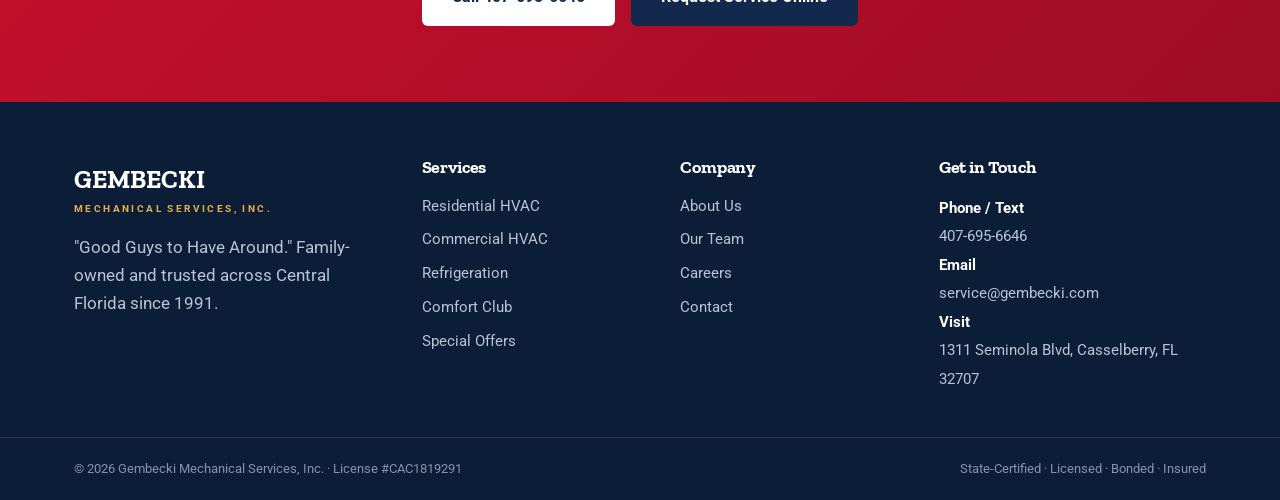
==== commit 57f93e83: "Add files via upload" ====
--- a/index.html
+++ b/index.html
@@ -2,7 +2,7 @@
 <meta charset="UTF-8"><meta name="viewport" content="width=device-width,initial-scale=1.0">
 <title>Gembecki Mechanical Services — HVAC, Refrigeration & Air Quality | Casselberry, FL</title><meta name="description" content="Family-owned HVAC, refrigeration, and air quality service across Central Florida since 1991. 24/7 emergency service, honest pricing, licensed & insured. Call 407-695-6646.">
 <meta property="og:title" content="Gembecki Mechanical Services — HVAC, Refrigeration & Air Quality | Casselberry, FL"><meta property="og:description" content="Family-owned HVAC, refrigeration, and air quality service across Central Florida since 1991. 24/7 emergency service, honest pricing, licensed & insured. Call 407-695-6646.">
-<link rel="icon" type="image/png" href="assets/favicon.png">
+<link rel="icon" type="image/png" href="favicon.png">
 <link rel="preconnect" href="https://fonts.googleapis.com"><link rel="preconnect" href="https://fonts.gstatic.com" crossorigin><link href="https://fonts.googleapis.com/css2?family=Zilla+Slab:wght@400;500;600;700&family=Roboto:wght@400;500;700;900&display=swap" rel="stylesheet"><link rel="stylesheet" href="styles.css"><script>document.documentElement.classList.add('js')</script></head><body>
 <div class="util"><div class="wrap">
   <span>Serving Central Florida since 1991 &nbsp;·&nbsp; <span class="badge">24/7 Emergency Service</span></span>
@@ -84,7 +84,7 @@
     </ul>
   </div>
   <div class="why-photo rv">
-    <img src="assets/gembecki-van.jpg" alt="Gembecki Mechanical Services van at a Central Florida home" style="border-radius:10px;margin-bottom:22px;position:relative">
+    <img src="gembecki-van.jpg" alt="Gembecki Mechanical Services van at a Central Florida home" style="border-radius:10px;margin-bottom:22px;position:relative">
     <div class="quote">"Good Guys to Have Around."</div>
     <p style="color:#C6D0DE;margin-top:16px">It started as a promise and became our name in the community. Guaranteed workmanship. Professional, courteous technicians. Service available 24/7. Contracts built around you.</p>
     <div class="by">— The Gembecki Family</div>
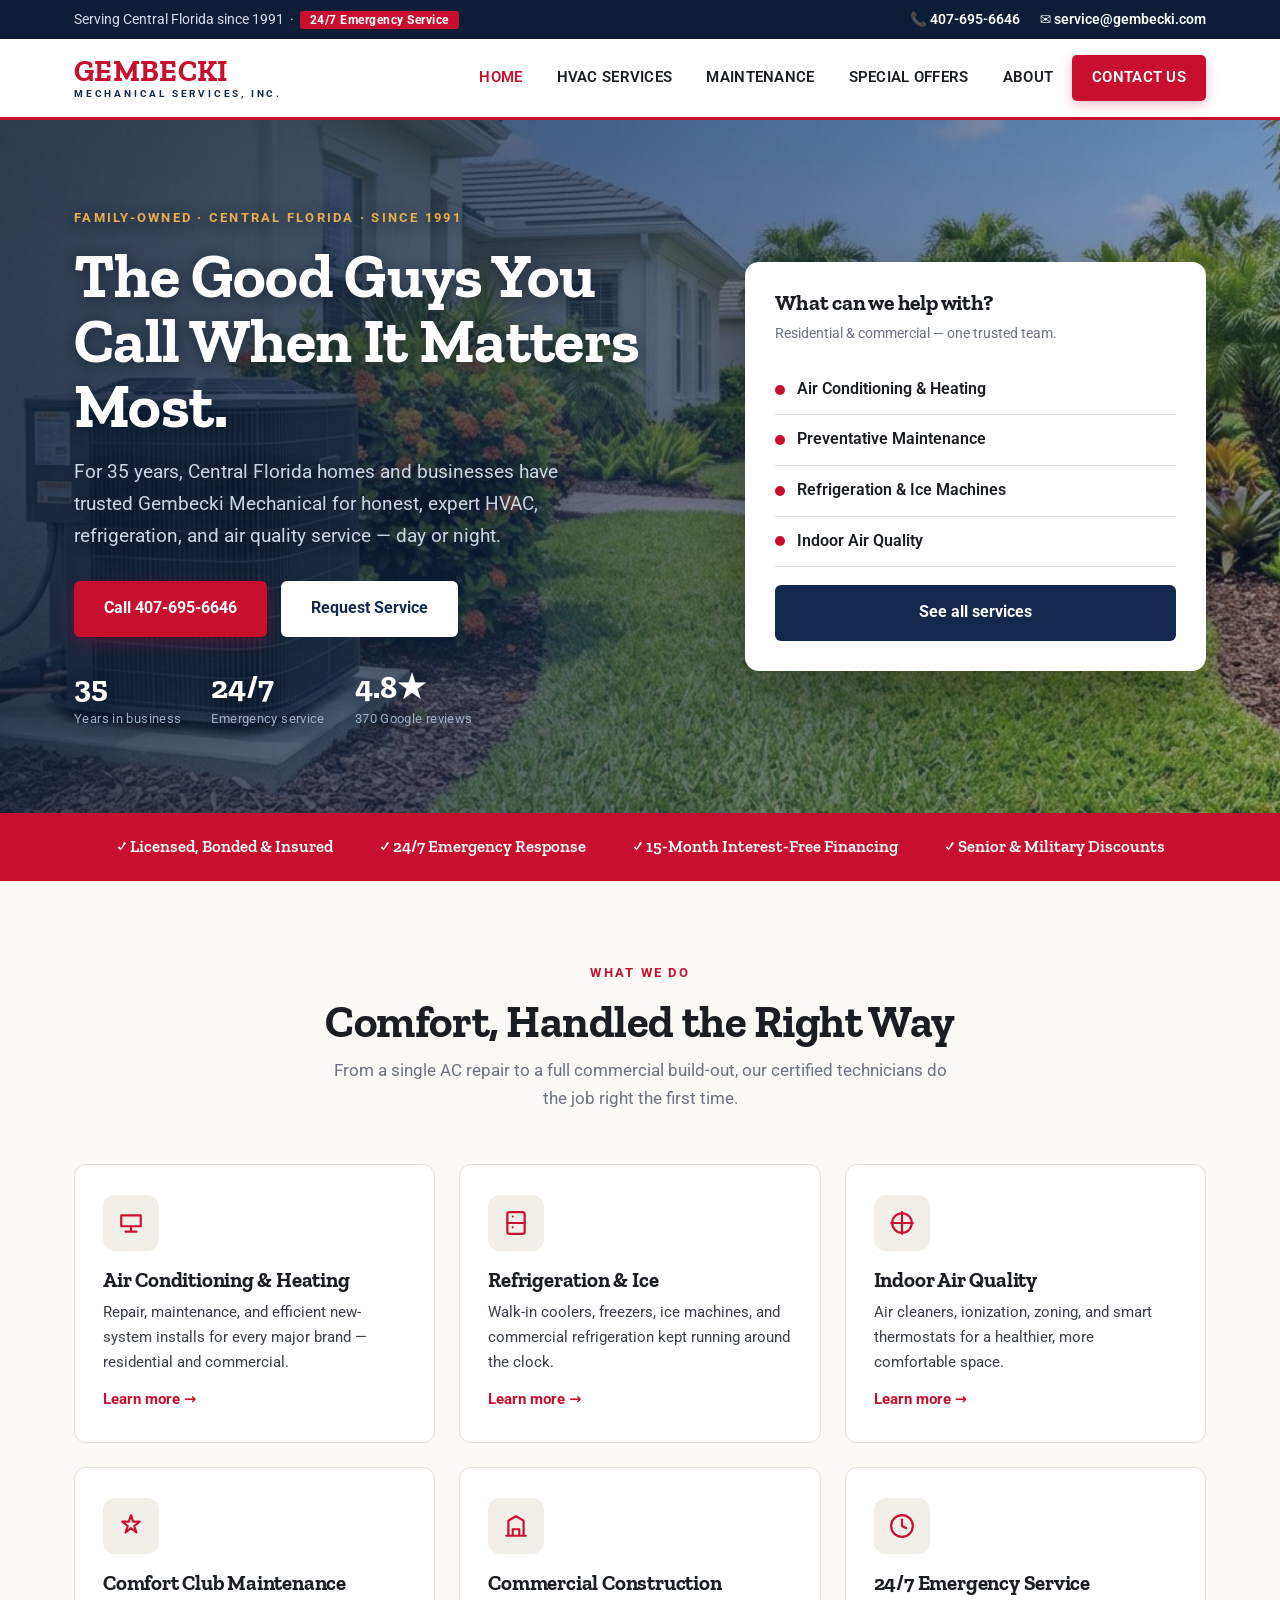
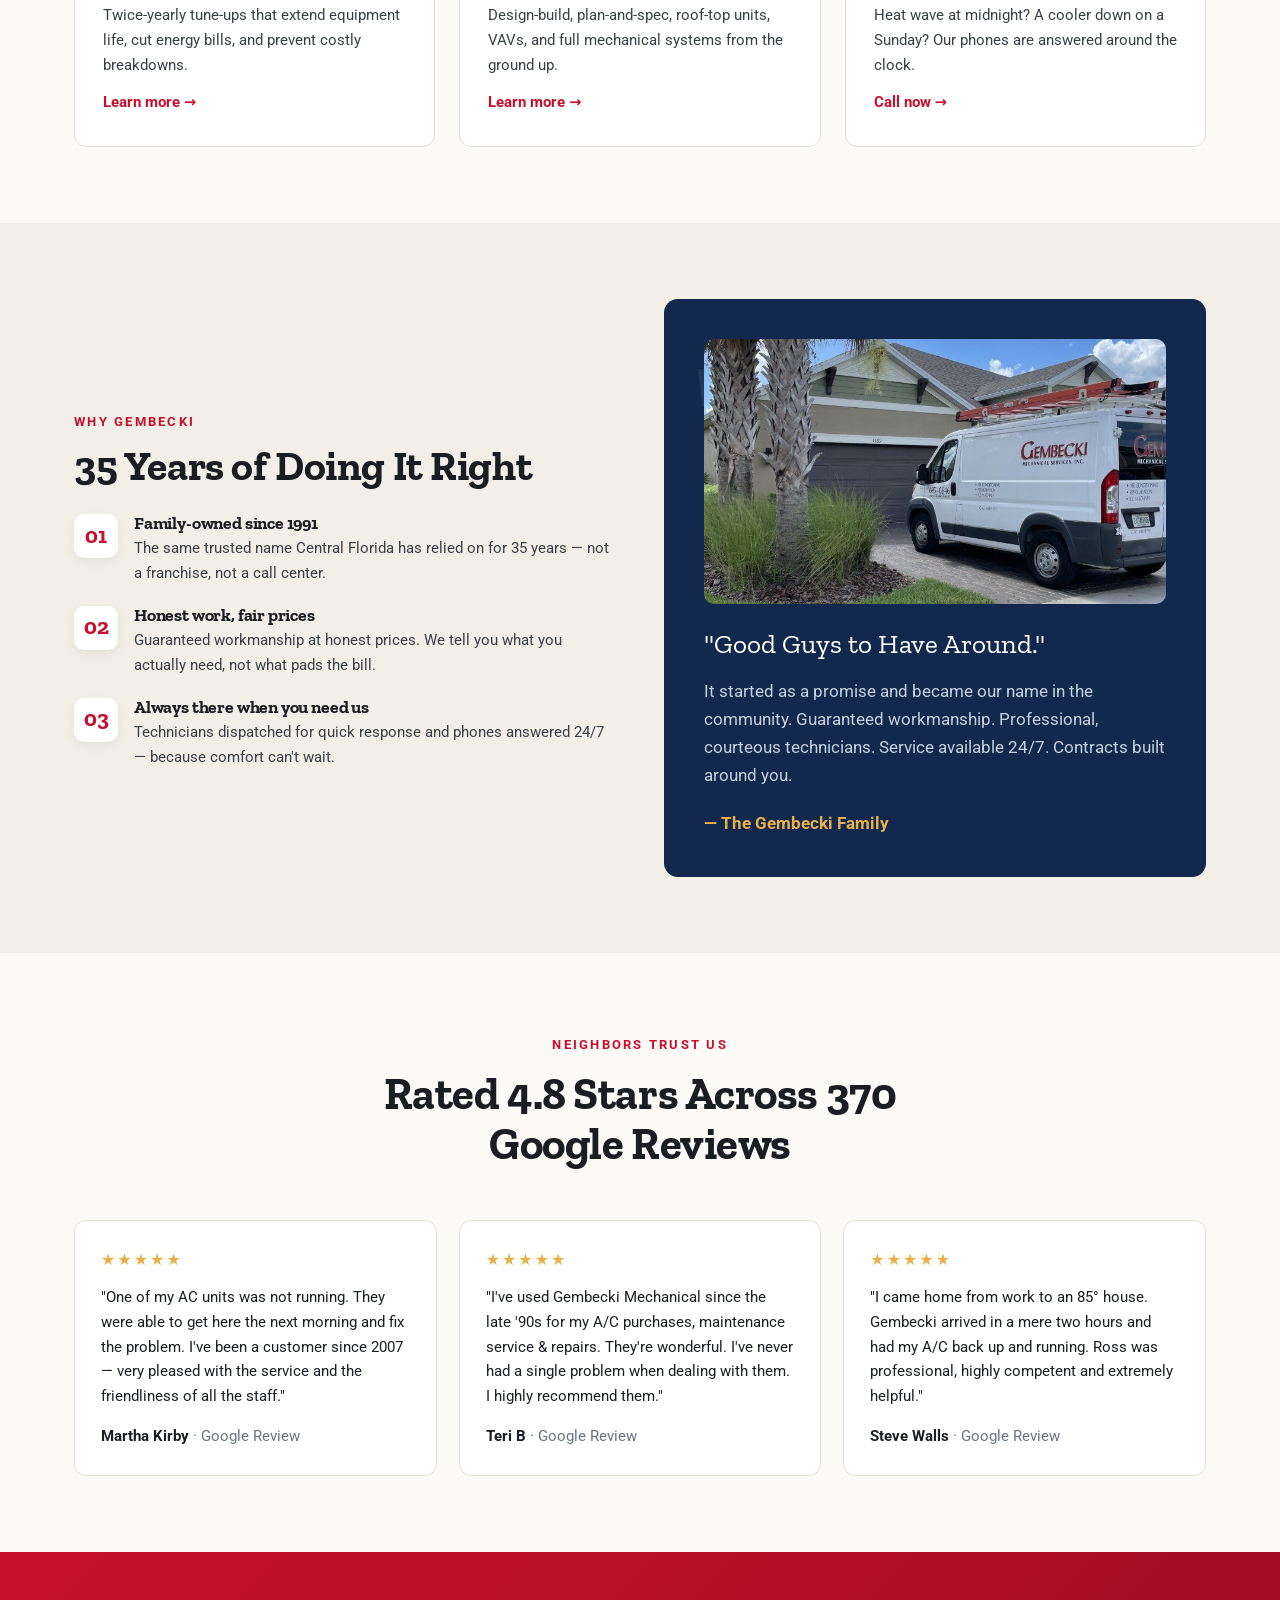
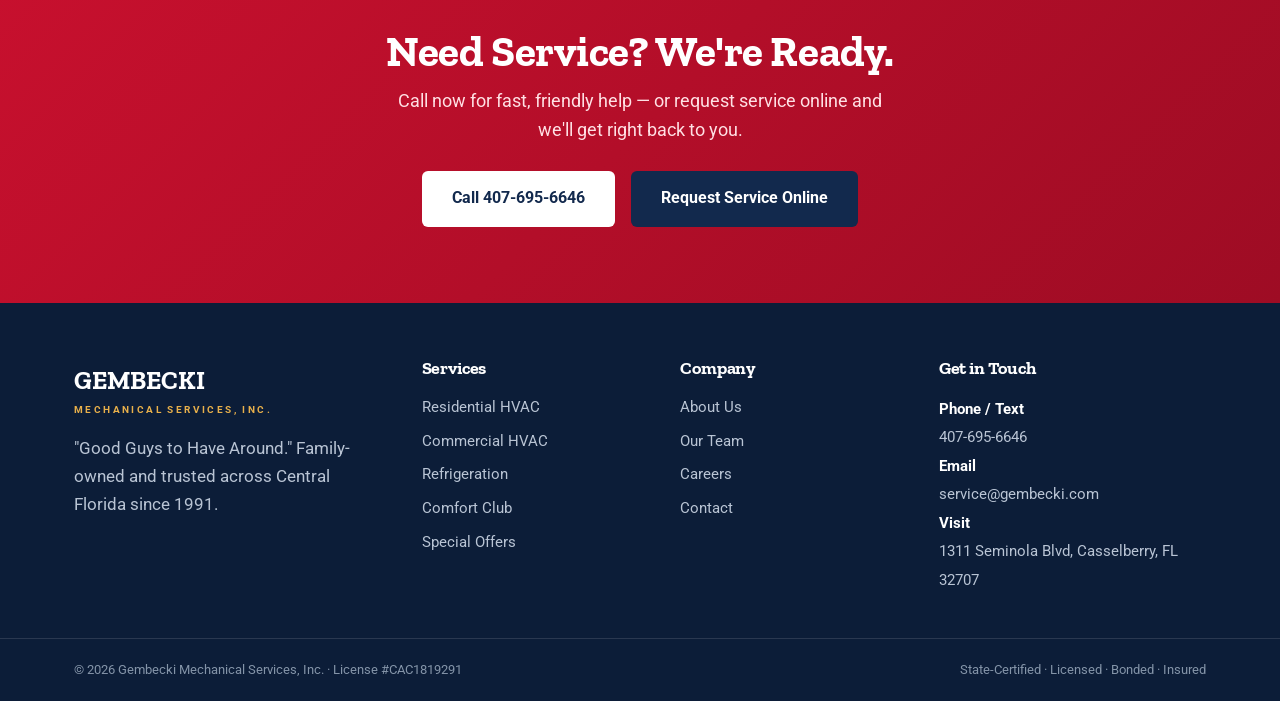
==== commit 6f740ff8: "Add files via upload" ====
--- a/index.html
+++ b/index.html
@@ -140,6 +140,7 @@
     <span>State-Certified · Licensed · Bonded · Insured</span>
   </div></div>
 </footer>
+<a class="call-bar" href="tel:4076956646"><span aria-hidden="true">📞</span> Call 407-695-6646 · 24/7 Service</a>
 <script>
 const burger=document.getElementById('burger'),menu=document.getElementById('menu');
 burger.addEventListener('click',()=>{const open=menu.classList.toggle('open');burger.classList.toggle('x',open);burger.setAttribute('aria-expanded',open)});
--- a/styles.css
+++ b/styles.css
@@ -111,9 +111,13 @@
 @media (max-width:560px){.f-grid{grid-template-columns:1fr}}
 
 /* ===== homepage ===== */
-.hero{background:linear-gradient(160deg,var(--navy) 0%,var(--navy-dk) 100%);color:#fff;position:relative;overflow:hidden;padding:0}
-.hero::before{content:'';position:absolute;inset:0;opacity:.10;
-  background-image:repeating-linear-gradient(45deg,#fff 0 2px,transparent 2px 26px)}
+.hero{color:#fff;position:relative;overflow:hidden;padding:0;
+  background:linear-gradient(100deg,rgba(12,29,56,.82) 0%,rgba(18,41,77,.64) 48%,rgba(18,41,77,.34) 100%),url('hero-bg.jpg') center/cover no-repeat var(--navy-dk)}
+.hero h1,.hero .lede,.hero .eyebrow.on-dark,.hero .trust-row{text-shadow:0 2px 14px rgba(6,15,30,.55)}
+/* parallax: desktop only — background-attachment:fixed is janky/ignored on most mobile browsers */
+@media (min-width:901px) and (prefers-reduced-motion:no-preference){
+  .hero{background-attachment:scroll,fixed}
+}
 .hero-inner{max-width:var(--maxw);margin:0 auto;padding:82px 24px;display:grid;grid-template-columns:1.15fr .85fr;gap:48px;align-items:center;position:relative;z-index:1}
 .hero h1{color:#fff;font-size:clamp(2.4rem,5vw,3.9rem);font-weight:700;line-height:1.04;margin:14px 0 18px}
 .hero h1 .r{color:#fff;position:relative}
@@ -170,7 +174,16 @@
 .cta-band h2{color:#fff;font-size:clamp(1.9rem,4vw,2.7rem);margin-bottom:12px}
 .cta-band p{color:#FFE0E4;max-width:520px;margin:0 auto 26px;font-size:1.1rem}
 .cta-band .btn{margin:0 6px}
-@media(max-width:900px){.hero-inner{grid-template-columns:1fr;padding:56px 24px}.svc-grid,.rev{grid-template-columns:1fr}.why-grid{grid-template-columns:1fr}}
+@media(max-width:900px){.hero-inner{grid-template-columns:1fr;padding:56px 24px}.svc-grid,.rev{grid-template-columns:1fr}.why-grid{grid-template-columns:1fr}
+  .hero{background-position:25% center}}
+
+/* mobile sticky call bar */
+.call-bar{display:none}
+@media(max-width:900px){
+  .call-bar{position:fixed;left:0;right:0;bottom:0;z-index:55;display:flex;align-items:center;justify-content:center;gap:10px;background:var(--red);color:#fff;font-family:'Roboto';font-weight:700;font-size:16.5px;letter-spacing:.02em;text-decoration:none;padding:15px 20px calc(15px + env(safe-area-inset-bottom));box-shadow:0 -6px 18px rgba(0,0,0,.22)}
+  .call-bar:active{background:var(--red-dk)}
+  body{padding-bottom:58px}
+}
 
 /* ===== interior pages ===== */
 .lead-block{max-width:820px;margin:0 auto}
@@ -215,4 +228,4 @@
 .finance-band{background:var(--wash);border-radius:14px;padding:36px;text-align:center;margin-top:20px}
 .finance-band .big{font-family:'Zilla Slab';font-weight:700;font-size:2.2rem;color:var(--red)}
 @media(max-width:900px){.two-col,.contact-grid,.offer-list,.values{grid-template-columns:1fr}.team{grid-template-columns:1fr 1fr}
-.two-col>*,.contact-g+.two-col>*,.contact-grid>*,.offer-list>*,.values>*{min-width:0}}
